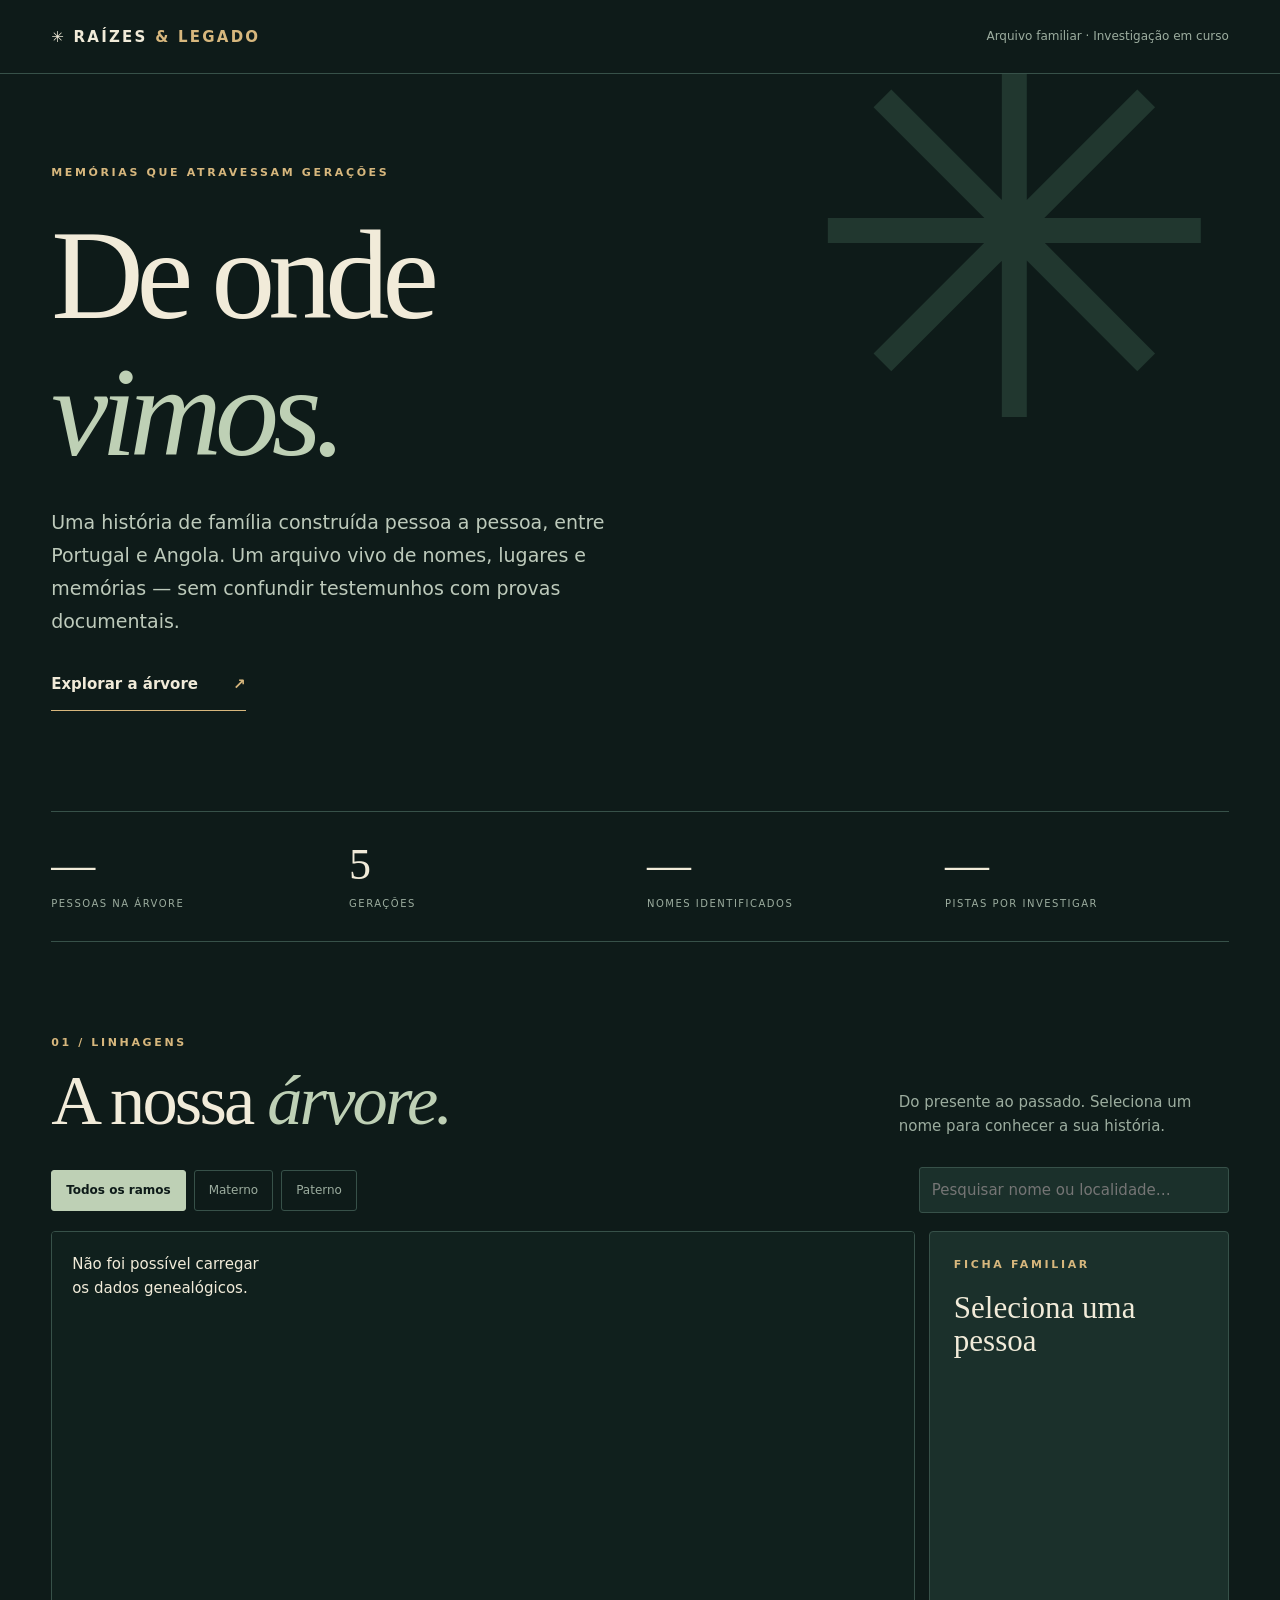
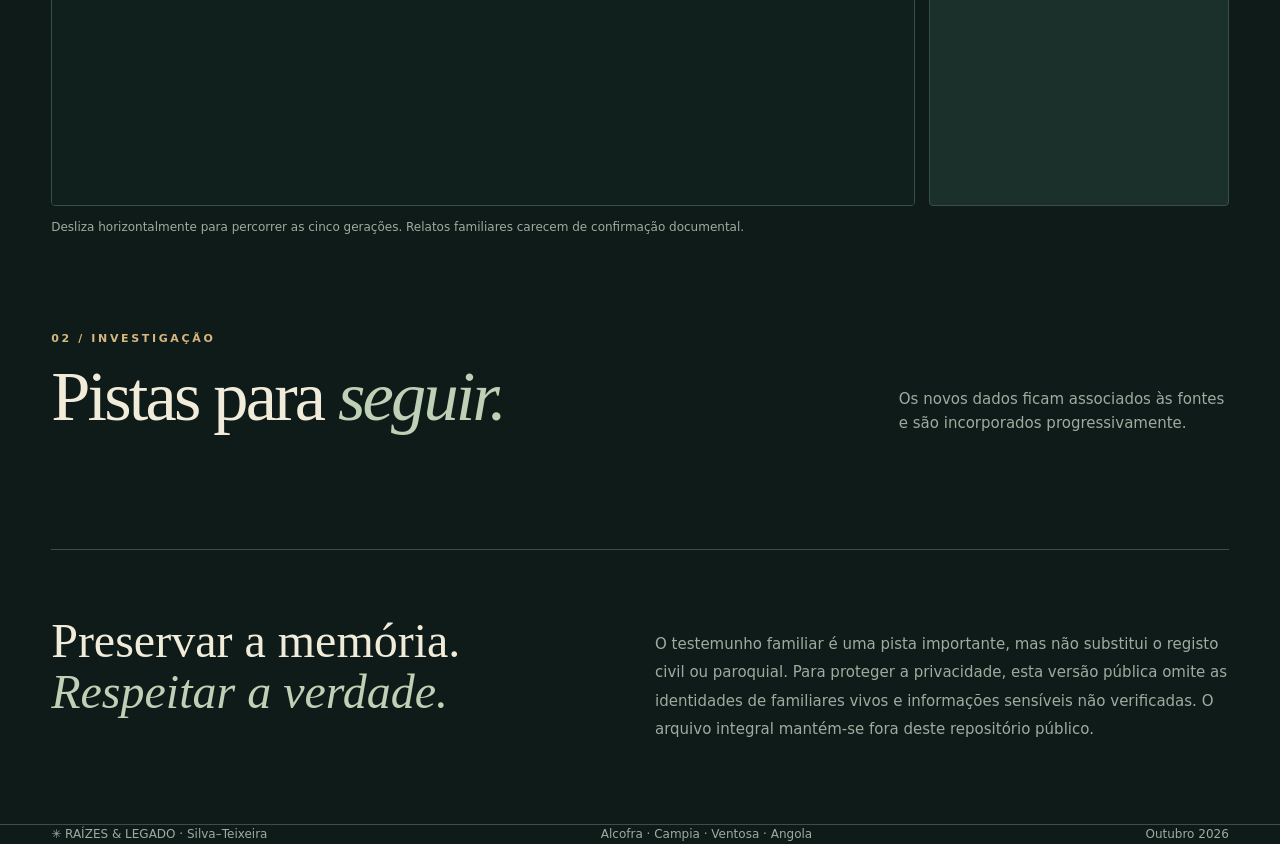
==== index.html @ ccc00d18 "feat: iniciar website público Raízes & Legado" ====
<!doctype html>
<html lang="pt-PT"><head><meta charset="UTF-8"><meta name="viewport" content="width=device-width,initial-scale=1">
<meta name="robots" content="noindex,nofollow,noarchive"><meta name="theme-color" content="#112321">
<meta name="description" content="Raízes & Legado: história e investigação da família Silva–Teixeira.">
<title>Raízes & Legado · Família Silva–Teixeira</title>
<style>
:root{--bg:#0e1b19;--panel:#1b302b;--line:#375149;--cream:#f1ebd9;--sage:#bed0b5;--gold:#d7b77d;--muted:#9cad9f}*{box-sizing:border-box}
html{scroll-behavior:smooth}body{margin:0;background:var(--bg);color:var(--cream);font:15px/1.6 system-ui,-apple-system,"Segoe UI",sans-serif}
a{color:inherit}button,input{font:inherit}button{cursor:pointer}button:focus-visible,a:focus-visible,input:focus-visible{outline:2px solid var(--gold);outline-offset:3px}
.wrap{max-width:1380px;margin:auto;padding:0 clamp(18px,4vw,54px)}
nav{display:flex;align-items:center;justify-content:space-between;min-height:74px;border-bottom:1px solid var(--line)}
.brand{font-weight:800;letter-spacing:.15em;text-decoration:none}.brand span{color:var(--gold)}.meta{font-size:12px;color:var(--muted)}
.hero{padding:90px 0 100px;position:relative;overflow:hidden;border-bottom:1px solid var(--line)}
.hero:after{content:"✳";position:absolute;right:0;top:-90px;font-size:clamp(280px,40vw,600px);line-height:1;color:#21372f;z-index:-1;pointer-events:none}
.kicker{color:var(--gold);font-size:11px;letter-spacing:.24em;font-weight:700;text-transform:uppercase}
h1,h2,h3{font-family:Georgia,"Times New Roman",serif;font-weight:400;line-height:1.07;margin:0}
h1{font-size:clamp(60px,10vw,139px);letter-spacing:-.055em;margin:25px 0}
h1 em,h2 em{color:var(--sage);font-weight:400}
.hero p{max-width:570px;font-size:19px;line-height:1.75;color:#bdcabb}
.hero-link{display:inline-flex;gap:35px;text-decoration:none;border-bottom:1px solid var(--gold);padding:14px 0;font-weight:600}
.hero-link span{color:var(--gold)}
.stats{display:grid;grid-template-columns:repeat(4,1fr);gap:14px;padding:27px 0;border-bottom:1px solid var(--line)}
.stat b{display:block;font:44px Georgia,serif}.stat small{font-size:10px;color:var(--muted);letter-spacing:.15em;text-transform:uppercase}
section.content{padding:92px 0 0}.sectop{display:flex;justify-content:space-between;align-items:end;gap:24px;margin-bottom:29px}
.sectop h2{font-size:clamp(40px,5.5vw,75px);margin-top:12px;letter-spacing:-.04em}.sectop p{color:var(--muted);max-width:330px;margin:0}
.toolbar{display:flex;align-items:center;justify-content:space-between;gap:12px;flex-wrap:wrap;padding-bottom:18px}
.filters{display:flex;gap:8px;flex-wrap:wrap}.filters button{background:transparent;border:1px solid var(--line);color:var(--muted);padding:10px 14px;border-radius:3px;font-size:12px}
.filters button[aria-pressed="true"]{background:var(--sage);color:var(--bg);border-color:var(--sage);font-weight:700}
.search{border:1px solid var(--line);background:var(--panel);padding:10px 12px;border-radius:3px;color:var(--cream);width:min(310px,100%)}
.grid{display:grid;grid-template-columns:minmax(0,1fr) 300px;gap:14px}
.tree{border:1px solid var(--line);background:#10201d;border-radius:4px;overflow:auto;min-height:575px}
.gens{min-width:1150px;display:grid;grid-template-columns:repeat(5,1fr);gap:19px;padding:20px}
.gen>small{display:block;color:var(--gold);font-size:11px;letter-spacing:.16em;text-transform:uppercase;min-height:58px}
.gen>small span{display:block;color:var(--muted);letter-spacing:normal;text-transform:none;margin-top:5px}
.card{display:block;background:var(--panel);color:var(--cream);width:100%;min-height:100px;text-align:left;padding:13px;border:1px solid #415e50;border-radius:3px;margin-bottom:12px;transition:background .15s,border-color .15s}
.card:hover,.card.selected{border-color:var(--gold);background:#304538}.card.dim{opacity:.3}.card.unknown{border-style:dashed;background:#172823}
.card em{display:block;font-style:normal;font-size:9px;letter-spacing:.16em;color:var(--gold);text-transform:uppercase}
.card strong{display:block;font:17px/1.3 Georgia,serif;margin:8px 0}.card span{color:var(--muted);font-size:11px}
.details{border:1px solid var(--line);background:var(--panel);border-radius:4px;padding:24px;min-height:240px}
.details h3{font-size:31px;margin:17px 0}.details p{color:var(--muted);font-size:14px}.details .field{border-top:1px solid var(--line);padding-top:13px;margin-top:19px}
.details .field b{font-size:10px;display:block;text-transform:uppercase;color:var(--gold);letter-spacing:.12em}
.details button{display:block;border:0;background:none;color:var(--cream);padding:5px 0;text-align:left;text-decoration:underline;text-decoration-color:#698673}
.note{font-size:12px;color:var(--muted);margin-top:12px}
.tasks{display:grid;grid-template-columns:repeat(3,1fr);gap:13px;margin-top:25px}
.task{border:1px solid var(--line);background:var(--panel);padding:22px;min-height:148px}
.task small{font-size:10px;color:var(--gold);letter-spacing:.14em}.task p{line-height:1.65}
.method{display:grid;grid-template-columns:1fr 1fr;gap:30px;padding:65px 0;margin-top:85px;border-top:1px solid var(--line)}
.method h2{font-size:clamp(30px,4vw,48px)}.method p{color:var(--muted);line-height:1.9}
footer{padding:27px 0;border-top:1px solid var(--line);font-size:12px;color:var(--muted);display:flex;justify-content:space-between;gap:14px;flex-wrap:wrap}
@media(max-width:850px){.grid{grid-template-columns:1fr}.tasks{grid-template-columns:repeat(2,1fr)}.details{min-height:170px}}
@media(max-width:550px){.hero{padding:65px 0}.stats{grid-template-columns:repeat(2,1fr);row-gap:20px}.sectop{display:block}.sectop p{margin-top:20px}.tasks,.method{grid-template-columns:1fr}.search{width:100%}.meta{display:none}}
</style></head><body>
<nav class="wrap"><a href="#inicio" class="brand">✳ RAÍZES <span>& LEGADO</span></a><span class="meta">Arquivo familiar · Investigação em curso</span></nav>
<main class="wrap" id="inicio">
<section class="hero"><div class="kicker">Memórias que atravessam gerações</div><h1>De onde<br><em>vimos.</em></h1><p>Uma história de família construída pessoa a pessoa, entre Portugal e Angola. Um arquivo vivo de nomes, lugares e memórias — sem confundir testemunhos com provas documentais.</p><a href="#arvore" class="hero-link">Explorar a árvore <span>↗</span></a></section>
<div class="stats"><div class="stat"><b id="n">—</b><small>Pessoas na árvore</small></div><div class="stat"><b>5</b><small>Gerações</small></div><div class="stat"><b id="names">—</b><small>Nomes identificados</small></div><div class="stat"><b id="questions">—</b><small>Pistas por investigar</small></div></div>
<section class="content" id="arvore"><div class="sectop"><div><div class="kicker">01 / Linhagens</div><h2>A nossa <em>árvore.</em></h2></div><p>Do presente ao passado. Seleciona um nome para conhecer a sua história.</p></div>
<div class="toolbar"><div class="filters" aria-label="Filtrar árvore"><button data-branch="all" aria-pressed="true">Todos os ramos</button><button data-branch="materna" aria-pressed="false">Materno</button><button data-branch="paterna" aria-pressed="false">Paterno</button></div><input type="search" class="search" id="search" aria-label="Pesquisar nomes ou localidades" placeholder="Pesquisar nome ou localidade…"></div>
<div class="grid"><div class="tree" tabindex="0" aria-label="Percorrer gerações horizontalmente"><div class="gens" id="gens"></div></div><aside id="details" class="details" aria-live="polite"><div class="kicker">Ficha familiar</div><h3>Seleciona uma pessoa</h3></aside></div><div class="note">Desliza horizontalmente para percorrer as cinco gerações. Relatos familiares carecem de confirmação documental.</div>
</section>
<section class="content" id="pesquisa"><div class="sectop"><div><div class="kicker">02 / Investigação</div><h2>Pistas para <em>seguir.</em></h2></div><p>Os novos dados ficam associados às fontes e são incorporados progressivamente.</p></div><div id="tasks" class="tasks"></div></section>
<section class="method"><h2>Preservar a memória.<br><em>Respeitar a verdade.</em></h2><p>O testemunho familiar é uma pista importante, mas não substitui o registo civil ou paroquial. Para proteger a privacidade, esta versão pública omite as identidades de familiares vivos e informações sensíveis não verificadas. O arquivo integral mantém-se fora deste repositório público.</p></section>
</main><footer class="wrap"><span>✳ RAÍZES & LEGADO · Silva–Teixeira</span><span>Alcofra · Campia · Ventosa · Angola</span><span>Outubro 2026</span></footer>
<script>
'use strict';let family=null,people=null,filter='all',q='',selected='graciano';
const $=s=>document.querySelector(s),el=(t,c,txt)=>{const x=document.createElement(t);if(c)x.className=c;if(txt!==undefined)x.textContent=txt;return x};
function name(p){return p.display_name||p.name}
function openCard(id){selected=id;render();detail()}
function render(){const root=$('#gens');root.replaceChildren();for(let n=0;n<5;n++){
const col=el('div','gen'),head=el('small','','GERAÇÃO '+String(n+1).padStart(2,'0'));head.append(el('span','',['Ponto de partida','Pais','Avós','Bisavós','Trisavós'][n]));col.append(head);
family.people.filter(p=>p.generation===n&&(filter==='all'||p.branch===filter||p.branch==='root')).forEach(p=>{
const match=(p.name+' '+(p.origin||'')).toLocaleLowerCase('pt-PT').includes(q);
const b=el('button','card'+(p.placeholder?' unknown':'')+(p.id===selected?' selected':'')+(q&&!match?' dim':''));b.type='button';b.dataset.id=p.id;b.setAttribute('aria-pressed',String(p.id===selected));
b.append(el('em','',p.branch==='root'?'Referência':'Ramo '+p.branch),el('strong','',name(p)),el('span','',p.origin||(p.placeholder?'Nome por identificar':'Relato familiar')));
b.addEventListener('click',()=>openCard(p.id));col.append(b)});root.append(col)}}
function detail(){const p=people.get(selected);if(!p)return;const box=$('#details');box.replaceChildren();box.append(el('div','kicker','Ficha familiar / '+['Referência','Pais','Avós','Bisavós','Trisavós'][p.generation]),el('h3','',p.name),el('p','',p.origin||'Dados ainda por confirmar'));
if(p.notes){const field=el('div','field');field.append(el('b','', 'Notas'),el('p','',p.notes));box.append(field)}
const links=family.relations.filter(r=>r.child===p.id||r.parent===p.id);if(links.length){const f=el('div','field');f.append(el('b','','Ligações familiares'));links.forEach(r=>{const towardParent=r.child===p.id,target=people.get(towardParent?r.parent:r.child);if(!target)return;const b=el('button','', (towardParent?(r.kind==='father'?'Pai: ':'Mãe: '):'Descendente: ')+name(target));b.addEventListener('click',()=>{filter='all';updateFilters();openCard(target.id);document.querySelector('[data-id="'+target.id+'"]')?.scrollIntoView({behavior:'smooth',inline:'center',block:'nearest'})});f.append(b)});box.append(f)}
if(p.source_ids?.length){const f=el('div','field');f.append(el('b','','Fonte'));p.source_ids.forEach(id=>{const s=family.sources.find(s=>s.id===id);if(s)f.append(el('p','',s.title+' — '+s.description))});box.append(f)}}
function updateFilters(){document.querySelectorAll('[data-branch]').forEach(b=>b.setAttribute('aria-pressed',String(b.dataset.branch===filter)))}
async function init(){try{const r=await fetch('./data/familia.json',{cache:'no-store'});if(!r.ok)throw Error('HTTP '+r.status);family=await r.json();people=new Map(family.people.map(p=>[p.id,p]));$('#n').textContent=family.people.length;$('#names').textContent=family.people.filter(p=>!p.placeholder&&p.generation>=2).length;$('#questions').textContent=family.research_questions.length;
family.research_questions.forEach((x,i)=>{const div=el('article','task');div.append(el('small','','PISTA '+String(i+1).padStart(2,'0')),el('p','',x.question));$('#tasks').append(div)});
document.querySelectorAll('[data-branch]').forEach(b=>b.addEventListener('click',()=>{filter=b.dataset.branch;updateFilters();render()}));$('#search').addEventListener('input',e=>{q=e.target.value.trim().toLocaleLowerCase('pt-PT');render()});render();detail()}catch(e){$('#gens').textContent='Não foi possível carregar os dados genealógicos.';console.error(e)}}
document.addEventListener('DOMContentLoaded',init);
</script></body></html>
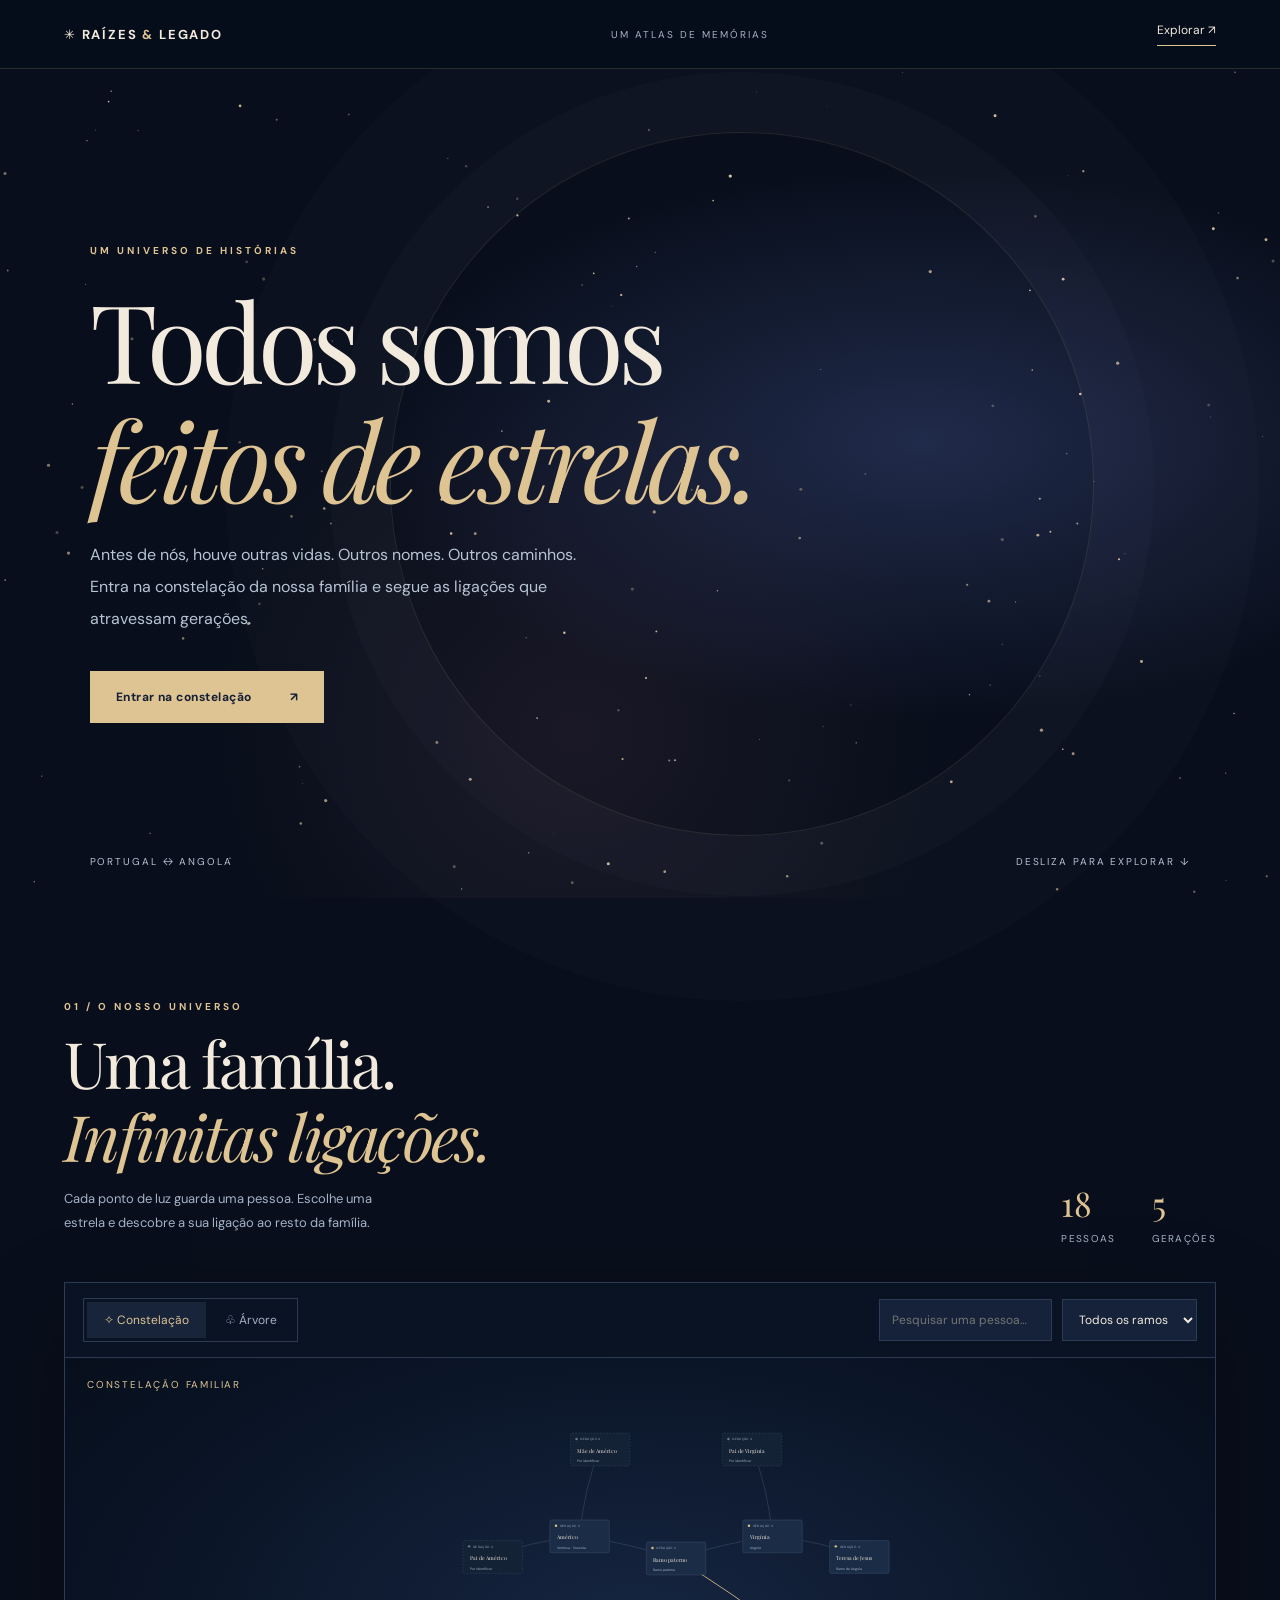
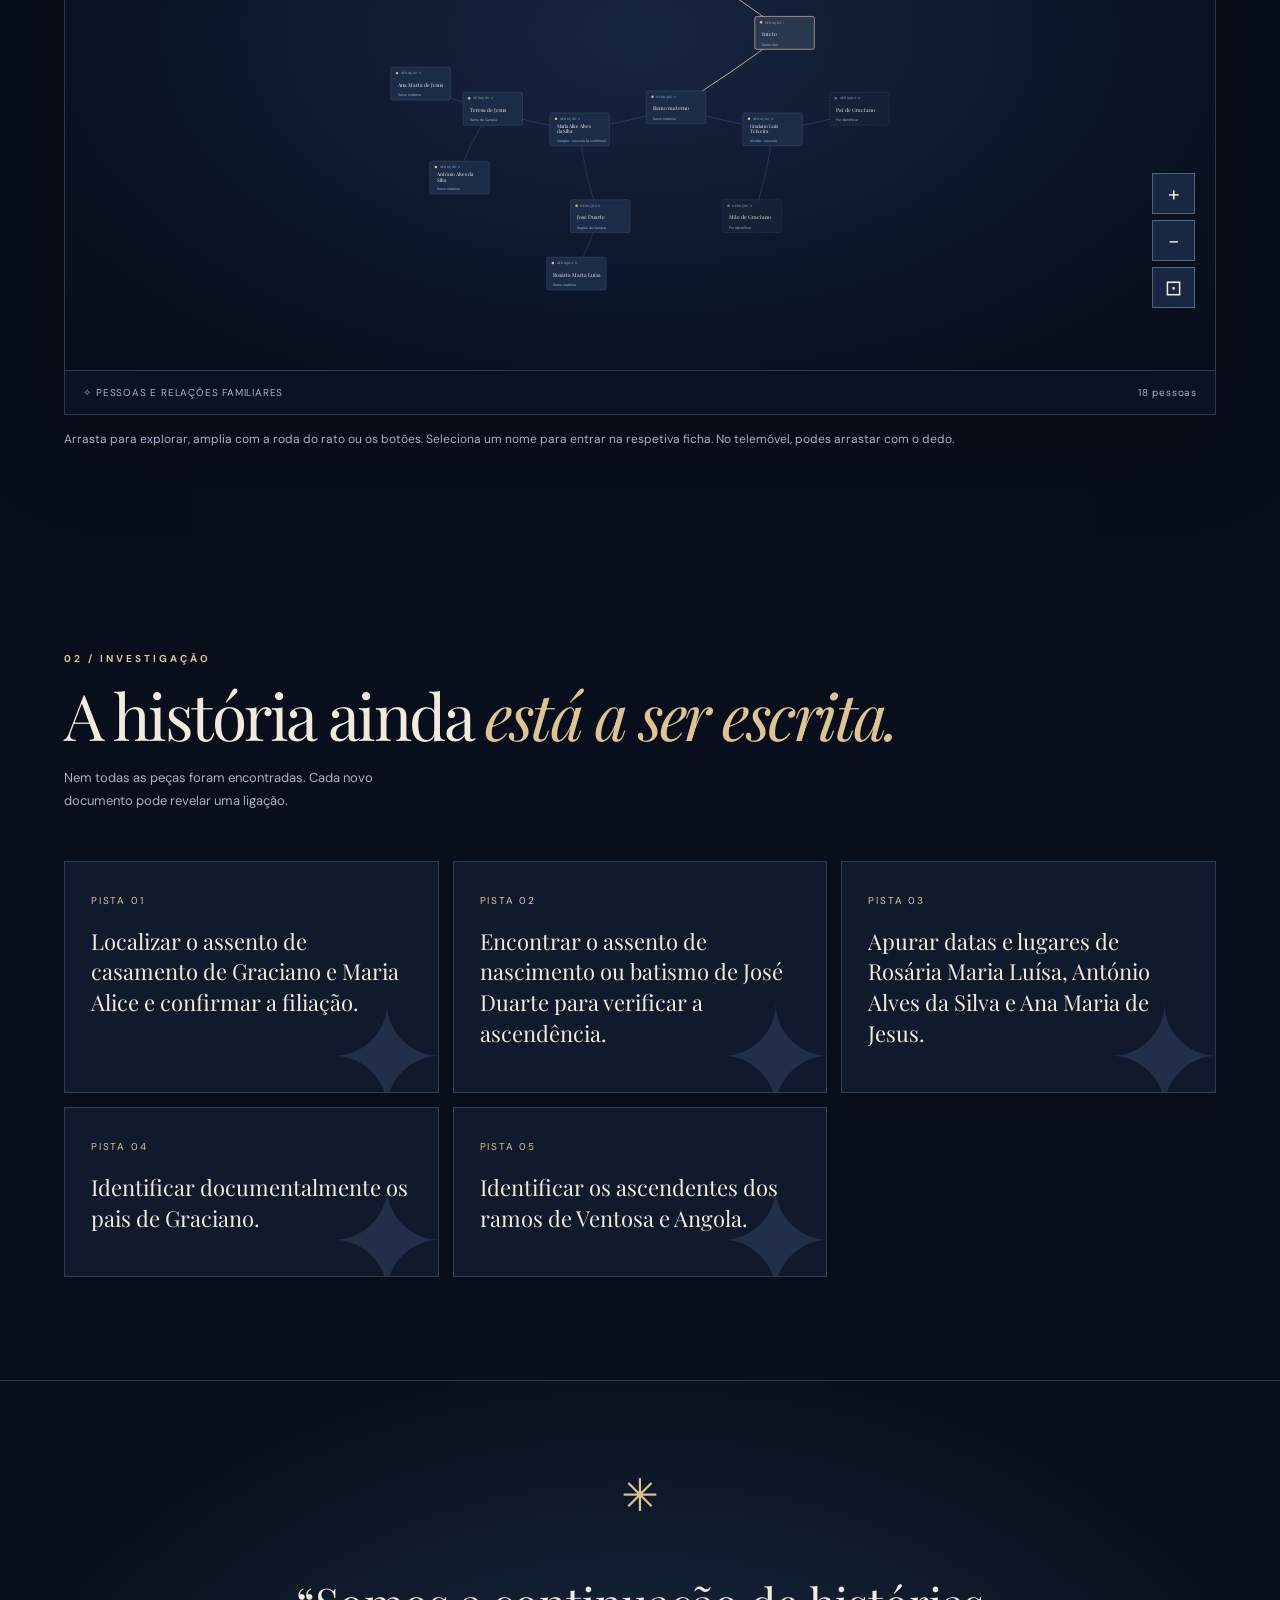
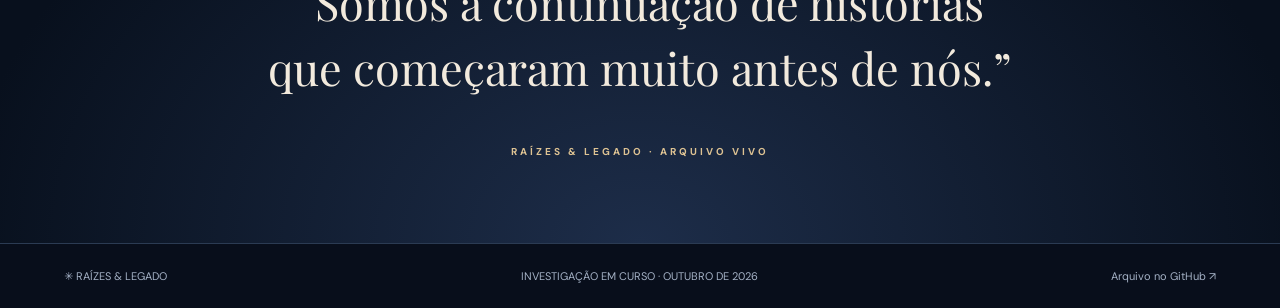
==== commit c945b24a: "feat: tornar Atlas Estelar página principal" ====
--- a/index.html
+++ b/index.html
@@ -1,85 +1,51 @@
 <!doctype html>
-<html lang="pt-PT"><head><meta charset="UTF-8"><meta name="viewport" content="width=device-width,initial-scale=1">
-<meta name="robots" content="noindex,nofollow,noarchive"><meta name="theme-color" content="#112321">
-<meta name="description" content="Raízes & Legado: história e investigação da família Silva–Teixeira.">
-<title>Raízes & Legado · Família Silva–Teixeira</title>
-<style>
-:root{--bg:#0e1b19;--panel:#1b302b;--line:#375149;--cream:#f1ebd9;--sage:#bed0b5;--gold:#d7b77d;--muted:#9cad9f}*{box-sizing:border-box}
-html{scroll-behavior:smooth}body{margin:0;background:var(--bg);color:var(--cream);font:15px/1.6 system-ui,-apple-system,"Segoe UI",sans-serif}
-a{color:inherit}button,input{font:inherit}button{cursor:pointer}button:focus-visible,a:focus-visible,input:focus-visible{outline:2px solid var(--gold);outline-offset:3px}
-.wrap{max-width:1380px;margin:auto;padding:0 clamp(18px,4vw,54px)}
-nav{display:flex;align-items:center;justify-content:space-between;min-height:74px;border-bottom:1px solid var(--line)}
-.brand{font-weight:800;letter-spacing:.15em;text-decoration:none}.brand span{color:var(--gold)}.meta{font-size:12px;color:var(--muted)}
-.hero{padding:90px 0 100px;position:relative;overflow:hidden;border-bottom:1px solid var(--line)}
-.hero:after{content:"✳";position:absolute;right:0;top:-90px;font-size:clamp(280px,40vw,600px);line-height:1;color:#21372f;z-index:-1;pointer-events:none}
-.kicker{color:var(--gold);font-size:11px;letter-spacing:.24em;font-weight:700;text-transform:uppercase}
-h1,h2,h3{font-family:Georgia,"Times New Roman",serif;font-weight:400;line-height:1.07;margin:0}
-h1{font-size:clamp(60px,10vw,139px);letter-spacing:-.055em;margin:25px 0}
-h1 em,h2 em{color:var(--sage);font-weight:400}
-.hero p{max-width:570px;font-size:19px;line-height:1.75;color:#bdcabb}
-.hero-link{display:inline-flex;gap:35px;text-decoration:none;border-bottom:1px solid var(--gold);padding:14px 0;font-weight:600}
-.hero-link span{color:var(--gold)}
-.stats{display:grid;grid-template-columns:repeat(4,1fr);gap:14px;padding:27px 0;border-bottom:1px solid var(--line)}
-.stat b{display:block;font:44px Georgia,serif}.stat small{font-size:10px;color:var(--muted);letter-spacing:.15em;text-transform:uppercase}
-section.content{padding:92px 0 0}.sectop{display:flex;justify-content:space-between;align-items:end;gap:24px;margin-bottom:29px}
-.sectop h2{font-size:clamp(40px,5.5vw,75px);margin-top:12px;letter-spacing:-.04em}.sectop p{color:var(--muted);max-width:330px;margin:0}
-.toolbar{display:flex;align-items:center;justify-content:space-between;gap:12px;flex-wrap:wrap;padding-bottom:18px}
-.filters{display:flex;gap:8px;flex-wrap:wrap}.filters button{background:transparent;border:1px solid var(--line);color:var(--muted);padding:10px 14px;border-radius:3px;font-size:12px}
-.filters button[aria-pressed="true"]{background:var(--sage);color:var(--bg);border-color:var(--sage);font-weight:700}
-.search{border:1px solid var(--line);background:var(--panel);padding:10px 12px;border-radius:3px;color:var(--cream);width:min(310px,100%)}
-.grid{display:grid;grid-template-columns:minmax(0,1fr) 300px;gap:14px}
-.tree{border:1px solid var(--line);background:#10201d;border-radius:4px;overflow:auto;min-height:575px}
-.gens{min-width:1150px;display:grid;grid-template-columns:repeat(5,1fr);gap:19px;padding:20px}
-.gen>small{display:block;color:var(--gold);font-size:11px;letter-spacing:.16em;text-transform:uppercase;min-height:58px}
-.gen>small span{display:block;color:var(--muted);letter-spacing:normal;text-transform:none;margin-top:5px}
-.card{display:block;background:var(--panel);color:var(--cream);width:100%;min-height:100px;text-align:left;padding:13px;border:1px solid #415e50;border-radius:3px;margin-bottom:12px;transition:background .15s,border-color .15s}
-.card:hover,.card.selected{border-color:var(--gold);background:#304538}.card.dim{opacity:.3}.card.unknown{border-style:dashed;background:#172823}
-.card em{display:block;font-style:normal;font-size:9px;letter-spacing:.16em;color:var(--gold);text-transform:uppercase}
-.card strong{display:block;font:17px/1.3 Georgia,serif;margin:8px 0}.card span{color:var(--muted);font-size:11px}
-.details{border:1px solid var(--line);background:var(--panel);border-radius:4px;padding:24px;min-height:240px}
-.details h3{font-size:31px;margin:17px 0}.details p{color:var(--muted);font-size:14px}.details .field{border-top:1px solid var(--line);padding-top:13px;margin-top:19px}
-.details .field b{font-size:10px;display:block;text-transform:uppercase;color:var(--gold);letter-spacing:.12em}
-.details button{display:block;border:0;background:none;color:var(--cream);padding:5px 0;text-align:left;text-decoration:underline;text-decoration-color:#698673}
-.note{font-size:12px;color:var(--muted);margin-top:12px}
-.tasks{display:grid;grid-template-columns:repeat(3,1fr);gap:13px;margin-top:25px}
-.task{border:1px solid var(--line);background:var(--panel);padding:22px;min-height:148px}
-.task small{font-size:10px;color:var(--gold);letter-spacing:.14em}.task p{line-height:1.65}
-.method{display:grid;grid-template-columns:1fr 1fr;gap:30px;padding:65px 0;margin-top:85px;border-top:1px solid var(--line)}
-.method h2{font-size:clamp(30px,4vw,48px)}.method p{color:var(--muted);line-height:1.9}
-footer{padding:27px 0;border-top:1px solid var(--line);font-size:12px;color:var(--muted);display:flex;justify-content:space-between;gap:14px;flex-wrap:wrap}
-@media(max-width:850px){.grid{grid-template-columns:1fr}.tasks{grid-template-columns:repeat(2,1fr)}.details{min-height:170px}}
-@media(max-width:550px){.hero{padding:65px 0}.stats{grid-template-columns:repeat(2,1fr);row-gap:20px}.sectop{display:block}.sectop p{margin-top:20px}.tasks,.method{grid-template-columns:1fr}.search{width:100%}.meta{display:none}}
-</style></head><body>
-<nav class="wrap"><a href="#inicio" class="brand">✳ RAÍZES <span>& LEGADO</span></a><span class="meta">Arquivo familiar · Investigação em curso</span></nav>
-<main class="wrap" id="inicio">
-<section class="hero"><div class="kicker">Memórias que atravessam gerações</div><h1>De onde<br><em>vimos.</em></h1><p>Uma história de família construída pessoa a pessoa, entre Portugal e Angola. Um arquivo vivo de nomes, lugares e memórias — sem confundir testemunhos com provas documentais.</p><a href="#arvore" class="hero-link">Explorar a árvore <span>↗</span></a></section>
-<div class="stats"><div class="stat"><b id="n">—</b><small>Pessoas na árvore</small></div><div class="stat"><b>5</b><small>Gerações</small></div><div class="stat"><b id="names">—</b><small>Nomes identificados</small></div><div class="stat"><b id="questions">—</b><small>Pistas por investigar</small></div></div>
-<section class="content" id="arvore"><div class="sectop"><div><div class="kicker">01 / Linhagens</div><h2>A nossa <em>árvore.</em></h2></div><p>Do presente ao passado. Seleciona um nome para conhecer a sua história.</p></div>
-<div class="toolbar"><div class="filters" aria-label="Filtrar árvore"><button data-branch="all" aria-pressed="true">Todos os ramos</button><button data-branch="materna" aria-pressed="false">Materno</button><button data-branch="paterna" aria-pressed="false">Paterno</button></div><input type="search" class="search" id="search" aria-label="Pesquisar nomes ou localidades" placeholder="Pesquisar nome ou localidade…"></div>
-<div class="grid"><div class="tree" tabindex="0" aria-label="Percorrer gerações horizontalmente"><div class="gens" id="gens"></div></div><aside id="details" class="details" aria-live="polite"><div class="kicker">Ficha familiar</div><h3>Seleciona uma pessoa</h3></aside></div><div class="note">Desliza horizontalmente para percorrer as cinco gerações. Relatos familiares carecem de confirmação documental.</div>
+<html lang="pt-PT">
+<head>
+<meta charset="utf-8"><meta name="viewport" content="width=device-width,initial-scale=1,viewport-fit=cover">
+<meta name="robots" content="noindex,nofollow,noarchive"><meta name="theme-color" content="#080e1b">
+<meta name="description" content="Raízes & Legado — um atlas estelar interativo das histórias familiares, com árvore, ascendentes e descendentes.">
+<title>Raízes & Legado · Atlas Estelar</title>
+<link rel="stylesheet" href="assets/atlas.css"><script src="assets/atlas.js" defer></script>
+</head>
+<body>
+<a class="skip" href="#universo">Saltar para o explorador genealógico</a>
+<header id="header"><a class="logo" href="#/"><span aria-hidden="true">✳</span> RAÍZES <em>&</em> LEGADO</a><span class="navtext">UM ATLAS DE MEMÓRIAS</span><a class="navlink" href="#universo">Explorar ↗</a></header>
+<main id="main">
+<section class="hero" id="inicio">
+<canvas id="stars" aria-hidden="true"></canvas><div class="nebula" aria-hidden="true"></div>
+<div class="hero-content"><div class="eyebrow">UM UNIVERSO DE HISTÓRIAS</div>
+<h1>Todos somos<br><i>feitos de estrelas.</i></h1>
+<p>Antes de nós, houve outras vidas. Outros nomes. Outros caminhos. Entra na constelação da nossa família e segue as ligações que atravessam gerações.</p>
+<a class="primary" href="#universo">Entrar na constelação <span aria-hidden="true">↗</span></a></div>
+<div class="hero-foot"><span>PORTUGAL ↔ ANGOLA</span><span>DESLIZA PARA EXPLORAR ↓</span></div>
 </section>
-<section class="content" id="pesquisa"><div class="sectop"><div><div class="kicker">02 / Investigação</div><h2>Pistas para <em>seguir.</em></h2></div><p>Os novos dados ficam associados às fontes e são incorporados progressivamente.</p></div><div id="tasks" class="tasks"></div></section>
-<section class="method"><h2>Preservar a memória.<br><em>Respeitar a verdade.</em></h2><p>O testemunho familiar é uma pista importante, mas não substitui o registo civil ou paroquial. Para proteger a privacidade, esta versão pública omite as identidades de familiares vivos e informações sensíveis não verificadas. O arquivo integral mantém-se fora deste repositório público.</p></section>
-</main><footer class="wrap"><span>✳ RAÍZES & LEGADO · Silva–Teixeira</span><span>Alcofra · Campia · Ventosa · Angola</span><span>Outubro 2026</span></footer>
-<script>
-'use strict';let family=null,people=null,filter='all',q='',selected='graciano';
-const $=s=>document.querySelector(s),el=(t,c,txt)=>{const x=document.createElement(t);if(c)x.className=c;if(txt!==undefined)x.textContent=txt;return x};
-function name(p){return p.display_name||p.name}
-function openCard(id){selected=id;render();detail()}
-function render(){const root=$('#gens');root.replaceChildren();for(let n=0;n<5;n++){
-const col=el('div','gen'),head=el('small','','GERAÇÃO '+String(n+1).padStart(2,'0'));head.append(el('span','',['Ponto de partida','Pais','Avós','Bisavós','Trisavós'][n]));col.append(head);
-family.people.filter(p=>p.generation===n&&(filter==='all'||p.branch===filter||p.branch==='root')).forEach(p=>{
-const match=(p.name+' '+(p.origin||'')).toLocaleLowerCase('pt-PT').includes(q);
-const b=el('button','card'+(p.placeholder?' unknown':'')+(p.id===selected?' selected':'')+(q&&!match?' dim':''));b.type='button';b.dataset.id=p.id;b.setAttribute('aria-pressed',String(p.id===selected));
-b.append(el('em','',p.branch==='root'?'Referência':'Ramo '+p.branch),el('strong','',name(p)),el('span','',p.origin||(p.placeholder?'Nome por identificar':'Relato familiar')));
-b.addEventListener('click',()=>openCard(p.id));col.append(b)});root.append(col)}}
-function detail(){const p=people.get(selected);if(!p)return;const box=$('#details');box.replaceChildren();box.append(el('div','kicker','Ficha familiar / '+['Referência','Pais','Avós','Bisavós','Trisavós'][p.generation]),el('h3','',p.name),el('p','',p.origin||'Dados ainda por confirmar'));
-if(p.notes){const field=el('div','field');field.append(el('b','', 'Notas'),el('p','',p.notes));box.append(field)}
-const links=family.relations.filter(r=>r.child===p.id||r.parent===p.id);if(links.length){const f=el('div','field');f.append(el('b','','Ligações familiares'));links.forEach(r=>{const towardParent=r.child===p.id,target=people.get(towardParent?r.parent:r.child);if(!target)return;const b=el('button','', (towardParent?(r.kind==='father'?'Pai: ':'Mãe: '):'Descendente: ')+name(target));b.addEventListener('click',()=>{filter='all';updateFilters();openCard(target.id);document.querySelector('[data-id="'+target.id+'"]')?.scrollIntoView({behavior:'smooth',inline:'center',block:'nearest'})});f.append(b)});box.append(f)}
-if(p.source_ids?.length){const f=el('div','field');f.append(el('b','','Fonte'));p.source_ids.forEach(id=>{const s=family.sources.find(s=>s.id===id);if(s)f.append(el('p','',s.title+' — '+s.description))});box.append(f)}}
-function updateFilters(){document.querySelectorAll('[data-branch]').forEach(b=>b.setAttribute('aria-pressed',String(b.dataset.branch===filter)))}
-async function init(){try{const r=await fetch('./data/familia.json',{cache:'no-store'});if(!r.ok)throw Error('HTTP '+r.status);family=await r.json();people=new Map(family.people.map(p=>[p.id,p]));$('#n').textContent=family.people.length;$('#names').textContent=family.people.filter(p=>!p.placeholder&&p.generation>=2).length;$('#questions').textContent=family.research_questions.length;
-family.research_questions.forEach((x,i)=>{const div=el('article','task');div.append(el('small','','PISTA '+String(i+1).padStart(2,'0')),el('p','',x.question));$('#tasks').append(div)});
-document.querySelectorAll('[data-branch]').forEach(b=>b.addEventListener('click',()=>{filter=b.dataset.branch;updateFilters();render()}));$('#search').addEventListener('input',e=>{q=e.target.value.trim().toLocaleLowerCase('pt-PT');render()});render();detail()}catch(e){$('#gens').textContent='Não foi possível carregar os dados genealógicos.';console.error(e)}}
-document.addEventListener('DOMContentLoaded',init);
-</script></body></html>+<section class="section" id="universo">
+<div class="section-head"><div><div class="eyebrow">01 / O NOSSO UNIVERSO</div><h2>Uma família.<br><i>Infinitas ligações.</i></h2><p>Cada ponto de luz guarda uma pessoa. Escolhe uma estrela e descobre a sua ligação ao resto da família.</p></div>
+<div class="metrics"><div class="metric"><strong id="totalPeople">–</strong><span>Pessoas</span></div><div class="metric"><strong id="totalGenerations">–</strong><span>Gerações</span></div></div></div>
+<div class="explorer">
+<div class="toolbar"><div class="segment" aria-label="Modo de exploração"><button type="button" data-view="constellation" aria-pressed="true">✧ Constelação</button><button type="button" data-view="tree" aria-pressed="false">♧ Árvore</button></div><div class="inputs"><input type="search" id="search" placeholder="Pesquisar uma pessoa…" aria-label="Pesquisar nomes e localidades"><select id="branch" aria-label="Filtrar ramo familiar"><option value="all">Todos os ramos</option><option value="materna">Ramo materno</option><option value="paterna">Ramo paterno</option></select></div></div>
+<div class="focus" id="focusBanner" hidden><span id="focusLabel"></span><button type="button" id="clearFocus">Ver todos ×</button></div>
+<div class="stage" id="stage"><div class="graph-guide" id="graphLabel">CONSTELAÇÃO FAMILIAR</div>
+<svg id="graph" aria-label="Árvore familiar interativa; arrasta para mover, usa + e − para ampliar" role="group" tabindex="0"></svg>
+<div class="controls"><button type="button" id="zoomIn" aria-label="Aproximar">+</button><button type="button" id="zoomOut" aria-label="Afastar">−</button><button type="button" id="zoomFit" aria-label="Enquadrar toda a árvore">⊡</button></div></div>
+<div class="graph-foot"><span>✧ PESSOAS E RELAÇÕES FAMILIARES</span><span id="graphCount"></span></div></div>
+<p class="hint">Arrasta para explorar, amplia com a roda do rato ou os botões. Seleciona um nome para entrar na respetiva ficha. No telemóvel, podes arrastar com o dedo.</p>
+</section>
+<section class="section" id="investigacao"><div class="section-head"><div><div class="eyebrow">02 / INVESTIGAÇÃO</div><h2>A história ainda <i>está a ser escrita.</i></h2><p>Nem todas as peças foram encontradas. Cada novo documento pode revelar uma ligação.</p></div></div><div class="research" id="research"></div></section>
+<section class="ending"><span aria-hidden="true">✳</span><p>“Somos a continuação de histórias<br>que começaram muito antes de nós.”</p><div class="eyebrow">RAÍZES & LEGADO · ARQUIVO VIVO</div></section>
+</main>
+<section id="profile" class="profile" aria-labelledby="profileName" hidden>
+<div class="profile-wrap"><button class="back" type="button" id="back">← Voltar à constelação</button>
+<div class="profile-head"><div class="medallion" aria-hidden="true">✧</div><div><div class="eyebrow" id="profileKicker"></div><h1 id="profileName"></h1><div class="profile-sub" id="profilePlace"></div><div class="badges" id="profileBadges"></div></div></div>
+<div class="profile-grid"><div><div class="eyebrow">01 / PERCURSO</div><h2>Uma vida,<br><i>uma história.</i></h2><div id="biography" class="bio"></div>
+<div class="subsection"><div class="eyebrow">02 / INFORMAÇÃO CONHECIDA</div><div class="facts" id="facts"></div></div>
+<div class="subsection"><div class="eyebrow">03 / ORIGEM DOS DADOS</div><div class="sources" id="sources"></div></div></div>
+<aside class="family-aside"><h3>A sua <i>constelação.</i></h3><p>Segue os caminhos que chegam até esta pessoa e os que continuam depois dela.</p>
+<div class="kin"><button type="button" id="goAncestors"><strong id="ancestorCount">0</strong><small>Ascendentes ↗</small></button><button type="button" id="goDescendants"><strong id="descendantCount">0</strong><small>Descendentes ↘</small></button></div>
+<div class="rel-head">Pais</div><div id="parents"></div><div class="rel-head">Filhos</div><div id="children"></div>
+<div class="privacy">Biografias disponíveis apenas para pessoas cujo falecimento esteja confirmado. A ausência de informação não é preenchida por suposições.</div></aside></div>
+<button class="primary" type="button" id="seeOnTree">Explorar esta linhagem ↗</button>
+</div></section>
+<footer><span>✳ RAÍZES & LEGADO</span><span>INVESTIGAÇÃO EM CURSO · OUTUBRO DE 2026</span><a href="https://github.com/LuisftSilva/Ra-zes-Legado" rel="noopener noreferrer" target="_blank">Arquivo no GitHub ↗</a></footer>
+<div id="announce" aria-live="polite" style="position:absolute;left:-9999px"></div>
+</body></html>
--- a/assets/atlas.css
+++ b/assets/atlas.css
@@ -0,0 +1,57 @@
+
+@import url('https://fonts.googleapis.com/css2?family=DM+Sans:wght@400;500;600;700&family=Playfair+Display:ital,wght@0,400;0,500;1,400&display=swap');
+:root{--bg:#080e1b;--surface:#101a2c;--surface2:#17243a;--stroke:#2b3b53;--text:#f2eadd;--muted:#a5b2c6;--gold:#dec393;--mint:#bbc7d5;--serif:'Playfair Display',Georgia,serif;--sans:'DM Sans',system-ui,sans-serif}
+*{box-sizing:border-box}html{scroll-behavior:smooth}body{margin:0;color:var(--text);background:var(--bg);font-family:var(--sans)}button,input,select{font:inherit}button{cursor:pointer}a{color:inherit;text-decoration:none}
+button:focus-visible,a:focus-visible,input:focus-visible,select:focus-visible,[tabindex]:focus-visible{outline:2px solid var(--gold);outline-offset:4px}
+[hidden]{display:none!important}.skip{position:absolute;left:-1000px}.skip:focus{z-index:1000;left:20px;top:20px;background:#fff;color:#000;padding:12px}
+header{position:relative;z-index:10;display:flex;align-items:center;justify-content:space-between;padding:22px clamp(18px,5vw,80px);border-bottom:1px solid rgba(222,195,147,.17);background:rgba(7,14,27,.85)}
+.logo{font-weight:700;letter-spacing:.14em;font-size:13px}.logo em{color:var(--gold);font-style:normal}.navtext{font-size:10px;letter-spacing:.2em;color:var(--muted)}.navlink{font-size:12px;border-bottom:1px solid var(--gold);padding-bottom:7px}
+main{overflow:hidden}.hero{min-height:calc(100vh - 71px);min-height:calc(100svh - 71px);display:flex;align-items:center;position:relative;isolation:isolate;padding:85px clamp(20px,7vw,120px);background:radial-gradient(ellipse at 72% 45%,rgba(62,77,131,.45),transparent 43%),radial-gradient(ellipse at 45% 80%,rgba(97,63,82,.2),transparent 38%),#080e1b}
+#stars{position:absolute;inset:0;width:100%;height:100%;z-index:-1}
+.nebula{position:absolute;pointer-events:none;border:1px solid rgba(220,200,154,.12);width:min(55vw,740px);aspect-ratio:1;border-radius:50%;left:58%;top:50%;transform:translate(-50%,-50%) rotate(-20deg);box-shadow:0 0 0 60px rgba(150,169,204,.025),0 0 0 165px rgba(150,169,204,.018);z-index:-1}
+.hero-content{max-width:800px}.eyebrow{font-weight:700;letter-spacing:.3em;color:var(--gold);font-size:10px;text-transform:uppercase}
+h1,h2,h3{font-family:var(--serif);font-weight:400;margin:0}h1{font-size:clamp(58px,8.5vw,136px);line-height:1.09;letter-spacing:-.055em;margin:23px 0 22px}h1 i,h2 i{font-weight:400;color:var(--gold)}
+.hero p{max-width:500px;font-size:16px;line-height:2;color:#b6c4d3;margin-bottom:36px}
+.primary{display:inline-flex;gap:38px;align-items:center;padding:17px 25px;border:1px solid var(--gold);background:var(--gold);color:#142035;font-size:12px;font-weight:700;letter-spacing:.04em;transition:background .2s,transform .2s}.primary:hover{background:#f0d7ac;transform:translateY(-3px)}
+.hero-foot{position:absolute;bottom:30px;left:clamp(20px,7vw,120px);right:clamp(20px,7vw,120px);display:flex;justify-content:space-between;font-size:10px;letter-spacing:.19em;color:#b7c2d3}
+.section{padding:clamp(60px,8vw,120px) clamp(16px,5vw,80px);max-width:1600px;margin:auto}.section-head{display:flex;justify-content:space-between;align-items:flex-end;gap:30px;margin-bottom:35px}
+.section h2{font-size:clamp(40px,5vw,74px);line-height:1.14;letter-spacing:-.04em;margin:14px 0}.section-head p{max-width:340px;color:var(--muted);font-size:13px;line-height:1.8}
+.metrics{display:flex;gap:36px}.metric strong{display:block;color:var(--gold);font:34px var(--serif)}.metric span{color:var(--muted);font-size:10px;letter-spacing:.13em;text-transform:uppercase}
+.explorer{border:1px solid var(--stroke);background:#0a1324;box-shadow:0 30px 85px rgba(0,0,0,.25)}
+.toolbar{display:flex;justify-content:space-between;align-items:center;padding:15px 18px;gap:15px;flex-wrap:wrap;border-bottom:1px solid var(--stroke)}
+.segment{display:inline-flex;border:1px solid var(--stroke);gap:2px;padding:3px}
+.segment button{background:transparent;color:var(--muted);padding:10px 17px;border:0;font-size:12px}.segment button[aria-pressed=true]{background:var(--surface2);color:var(--gold)}
+.inputs{display:flex;gap:10px;flex-wrap:wrap}.inputs input,.inputs select{background:#152239;border:1px solid var(--stroke);color:var(--text);padding:10px 12px;font-size:12px;max-width:100%;min-height:42px}
+.focus{display:flex;justify-content:space-between;align-items:center;gap:10px;padding:12px 22px;background:#1c2d45;color:var(--gold);font-size:12px}.focus button{background:transparent;color:var(--text);border:0;text-decoration:underline}
+.stage{position:relative;height:min(68vh,780px);min-height:550px;overflow:hidden;background:radial-gradient(ellipse at 50% 45%,#162541 0%,#091324 66%,#070e1a)}
+.stage:before{content:'';position:absolute;inset:0;pointer-events:none;background-image:radial-gradient(#95a8cd 0.5px,transparent .7px);background-size:38px 38px;opacity:.25}
+#graph{position:relative;display:block;width:100%;height:100%;touch-action:none;cursor:grab}#graph.dragging{cursor:grabbing}
+.graph-guide{position:absolute;left:22px;top:20px;pointer-events:none;color:var(--gold);font-size:10px;letter-spacing:.18em}
+.controls{position:absolute;right:20px;bottom:62px;display:grid;gap:6px}.controls button{height:41px;width:43px;background:#182842;border:1px solid #50627e;color:#f2eadd;font-size:21px}
+.graph-foot{height:44px;border-top:1px solid var(--stroke);display:flex;align-items:center;justify-content:space-between;gap:10px;padding:0 18px;color:var(--muted);font-size:10px;letter-spacing:.08em}
+.graph-link{fill:none;stroke:#6f839e;stroke-opacity:.55;stroke-width:1.5}.graph-link.active{stroke:var(--gold);stroke-opacity:1;stroke-width:2.7}
+.graph-orbit{fill:none;stroke:#667ea1;stroke-opacity:.15;stroke-dasharray:3 9}
+.person-node{cursor:pointer;outline:none}.person-node .panel{fill:#1b2d46;stroke:#526785;stroke-width:1;rx:6}.person-node.unknown .panel{fill:#142236;stroke-dasharray:5 5}.person-node:hover .panel,.person-node:focus .panel,.person-node.current .panel{stroke:#eacb97;stroke-width:2;fill:#2a3950}
+.person-node .symbol{fill:#e0bc80}.person-node.unknown .symbol{fill:#66788e}.person-node .label{fill:#9babc4;font-size:10px;font-family:var(--sans);letter-spacing:.12em}.person-node .name{fill:#f4eade;font-size:17px;font-family:var(--serif)}.person-node .where{fill:#a2b1c7;font-size:11px;font-family:var(--sans)}
+.person-node.dim{opacity:.15;pointer-events:none}
+.hint{color:var(--muted);font-size:12px;margin:16px 0 0}
+.research{display:grid;grid-template-columns:repeat(3,1fr);gap:14px}.research article{border:1px solid var(--stroke);background:var(--surface);padding:26px;min-height:170px;position:relative;overflow:hidden}.research article:after{content:'✦';font-size:140px;color:#213048;position:absolute;right:-8px;bottom:-58px}.research article>*{position:relative;z-index:1}.research small{color:var(--gold);font-size:10px;letter-spacing:.18em}.research p{font:22px/1.4 var(--serif);margin:17px 0}
+.ending{text-align:center;padding:85px 20px;border-top:1px solid var(--stroke);background:radial-gradient(ellipse at bottom,#1d2d49,#08101d 75%)}.ending span{color:var(--gold);font-size:45px}.ending p{font:clamp(25px,4vw,45px)/1.45 var(--serif)}
+footer{display:flex;gap:20px;justify-content:space-between;flex-wrap:wrap;align-items:center;padding:25px clamp(18px,5vw,80px);border-top:1px solid var(--stroke);color:var(--muted);font-size:11px}
+.profile{min-height:100vh;background:radial-gradient(ellipse at 65% 12%,#1d3150,#080e1b 60%);padding:clamp(80px,10vw,150px) clamp(20px,7vw,105px);animation:appear .45s both}
+.profile-wrap{max-width:1300px;margin:auto}.back{display:inline-flex;align-items:center;gap:15px;color:var(--gold);background:transparent;border:0;font-size:13px;margin-bottom:35px;padding:0}
+.profile-head{border-bottom:1px solid var(--stroke);padding:15px 0 62px;display:flex;gap:40px;align-items:center}
+.medallion{display:grid;place-items:center;width:140px;height:140px;border-radius:50%;border:1px solid var(--gold);color:var(--gold);font:84px var(--serif);box-shadow:0 0 0 19px rgba(222,195,147,.04),0 0 0 40px rgba(222,195,147,.025)}
+.profile h1{font-size:clamp(40px,6vw,93px);margin:17px 0}.profile-sub{color:var(--muted)}
+.badges{display:flex;flex-wrap:wrap;gap:9px;margin-top:23px}.badges span{border:1px solid var(--stroke);padding:8px 12px;color:var(--gold);font-size:11px}
+.profile-grid{display:grid;grid-template-columns:minmax(0,1.5fr) minmax(260px,.8fr);gap:clamp(25px,5vw,85px);padding:66px 0}.profile h2{font-size:clamp(35px,4.1vw,56px);margin:18px 0 25px}
+.bio{color:#bbc8db;font-size:15px;line-height:1.95;max-width:700px}.bio p{margin:0 0 16px}
+.facts{display:grid;grid-template-columns:1fr 1fr;border-top:1px solid var(--stroke)}.fact{border-bottom:1px solid var(--stroke);padding:20px 5px 22px 0}.fact small{color:var(--muted);display:block;font-size:10px;letter-spacing:.15em;text-transform:uppercase;margin-bottom:12px}.fact b{font-weight:500;font-size:15px}.subsection{margin-top:65px}
+.sources article{border:1px solid var(--stroke);padding:17px;margin-bottom:10px;background:rgba(255,255,255,.025)}.sources article b{display:block;font-size:13px}.sources article p{color:var(--muted);font-size:12px}
+.family-aside{border-left:1px solid var(--stroke);padding-left:clamp(20px,4vw,48px)}.family-aside h3{font-size:31px;margin-bottom:15px}.family-aside>p{color:var(--muted);font-size:13px;line-height:1.9}
+.kin{display:grid;grid-template-columns:1fr 1fr;gap:9px;margin:28px 0 35px}.kin button{color:var(--text);background:var(--surface2);border:1px solid var(--stroke);text-align:left;padding:15px;min-height:118px}.kin button:hover{border-color:var(--gold)}.kin strong{font:40px var(--serif);color:var(--gold);display:block}.kin small{color:var(--muted);font-size:10px}
+.rel-head{margin-top:28px;border-bottom:1px solid var(--stroke);padding-bottom:10px;font-size:18px;font-family:var(--serif)}.relative{width:100%;display:flex;justify-content:space-between;background:transparent;color:var(--text);border:0;border-bottom:1px solid var(--stroke);padding:14px 2px;text-align:left;font-size:13px}.relative:hover{color:var(--gold)}.privacy{padding:15px;border:1px solid rgba(222,195,147,.22);background:rgba(222,195,147,.055);font-size:12px;color:var(--muted);line-height:1.7;margin-top:45px}
+@keyframes appear{from{opacity:0;transform:translateY(15px)}to{opacity:1;transform:translateY(0)}}
+@media(max-width:850px){.section-head{display:block}.metrics{margin-top:26px}.profile-grid{grid-template-columns:1fr}.family-aside{border-left:0;border-top:1px solid var(--stroke);padding:35px 0}.research{grid-template-columns:1fr 1fr}}
+@media(max-width:600px){header{padding:19px}.navtext{display:none}.logo{font-size:11px}.hero{min-height:640px;padding:55px 23px}.hero h1{font-size:clamp(49px,12vw,72px)}.hero p{font-size:14px}.hero-foot{left:23px;right:23px;font-size:8px}.hero-foot span:last-child{display:none}.section{padding:70px 14px}.section h2{font-size:42px}.toolbar{display:block}.segment{margin-bottom:12px}.inputs{width:100%}.inputs input{flex:1;min-width:155px}.stage{height:550px;min-height:500px}.graph-foot{font-size:9px}.research{grid-template-columns:1fr}.profile{padding:90px 20px 70px}.profile-head{display:block}.medallion{width:90px;height:90px;font-size:50px;margin-bottom:35px}.profile h1{font-size:45px;overflow-wrap:anywhere}.profile-grid{padding:45px 0}.facts{grid-template-columns:1fr 1fr}.fact b{font-size:13px}.kin strong{font-size:32px}}
+@media(prefers-reduced-motion:reduce){*,*:before,*:after{scroll-behavior:auto!important;animation-duration:.01ms!important;transition-duration:.01ms!important}}
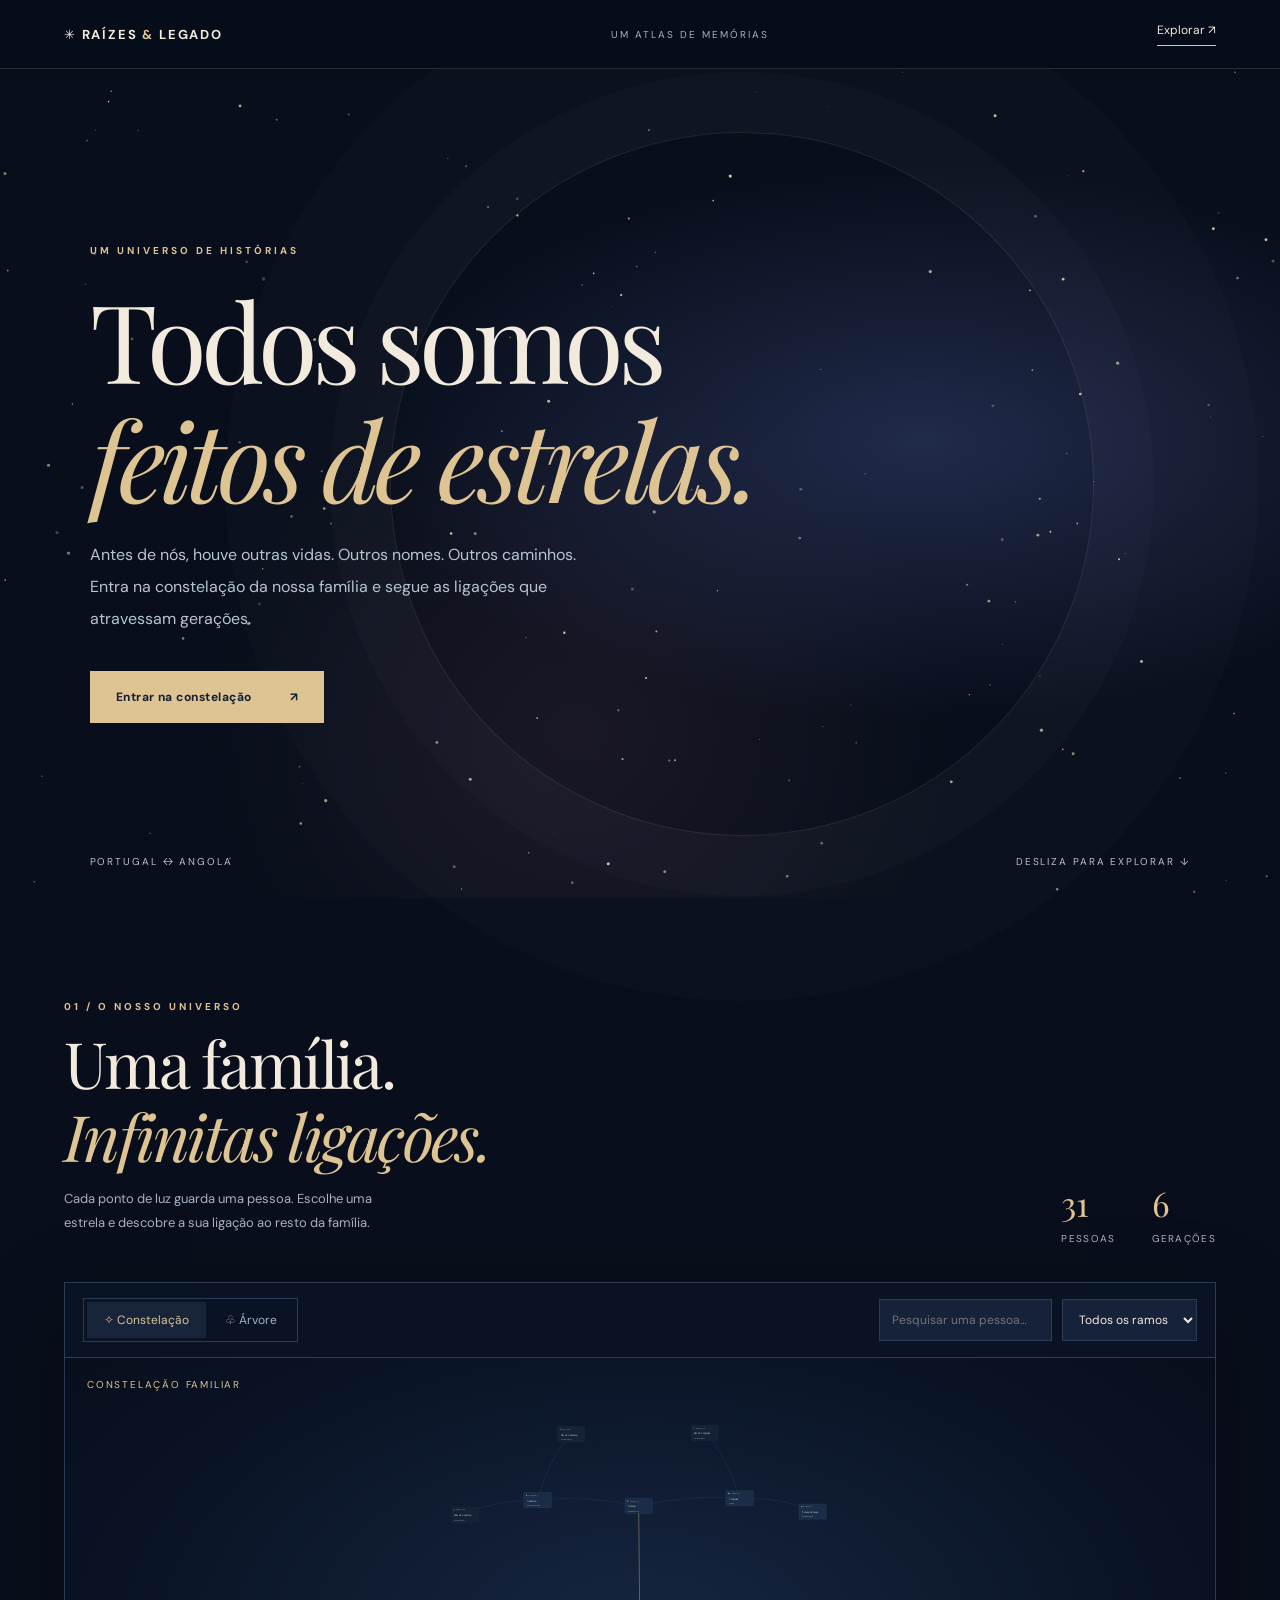
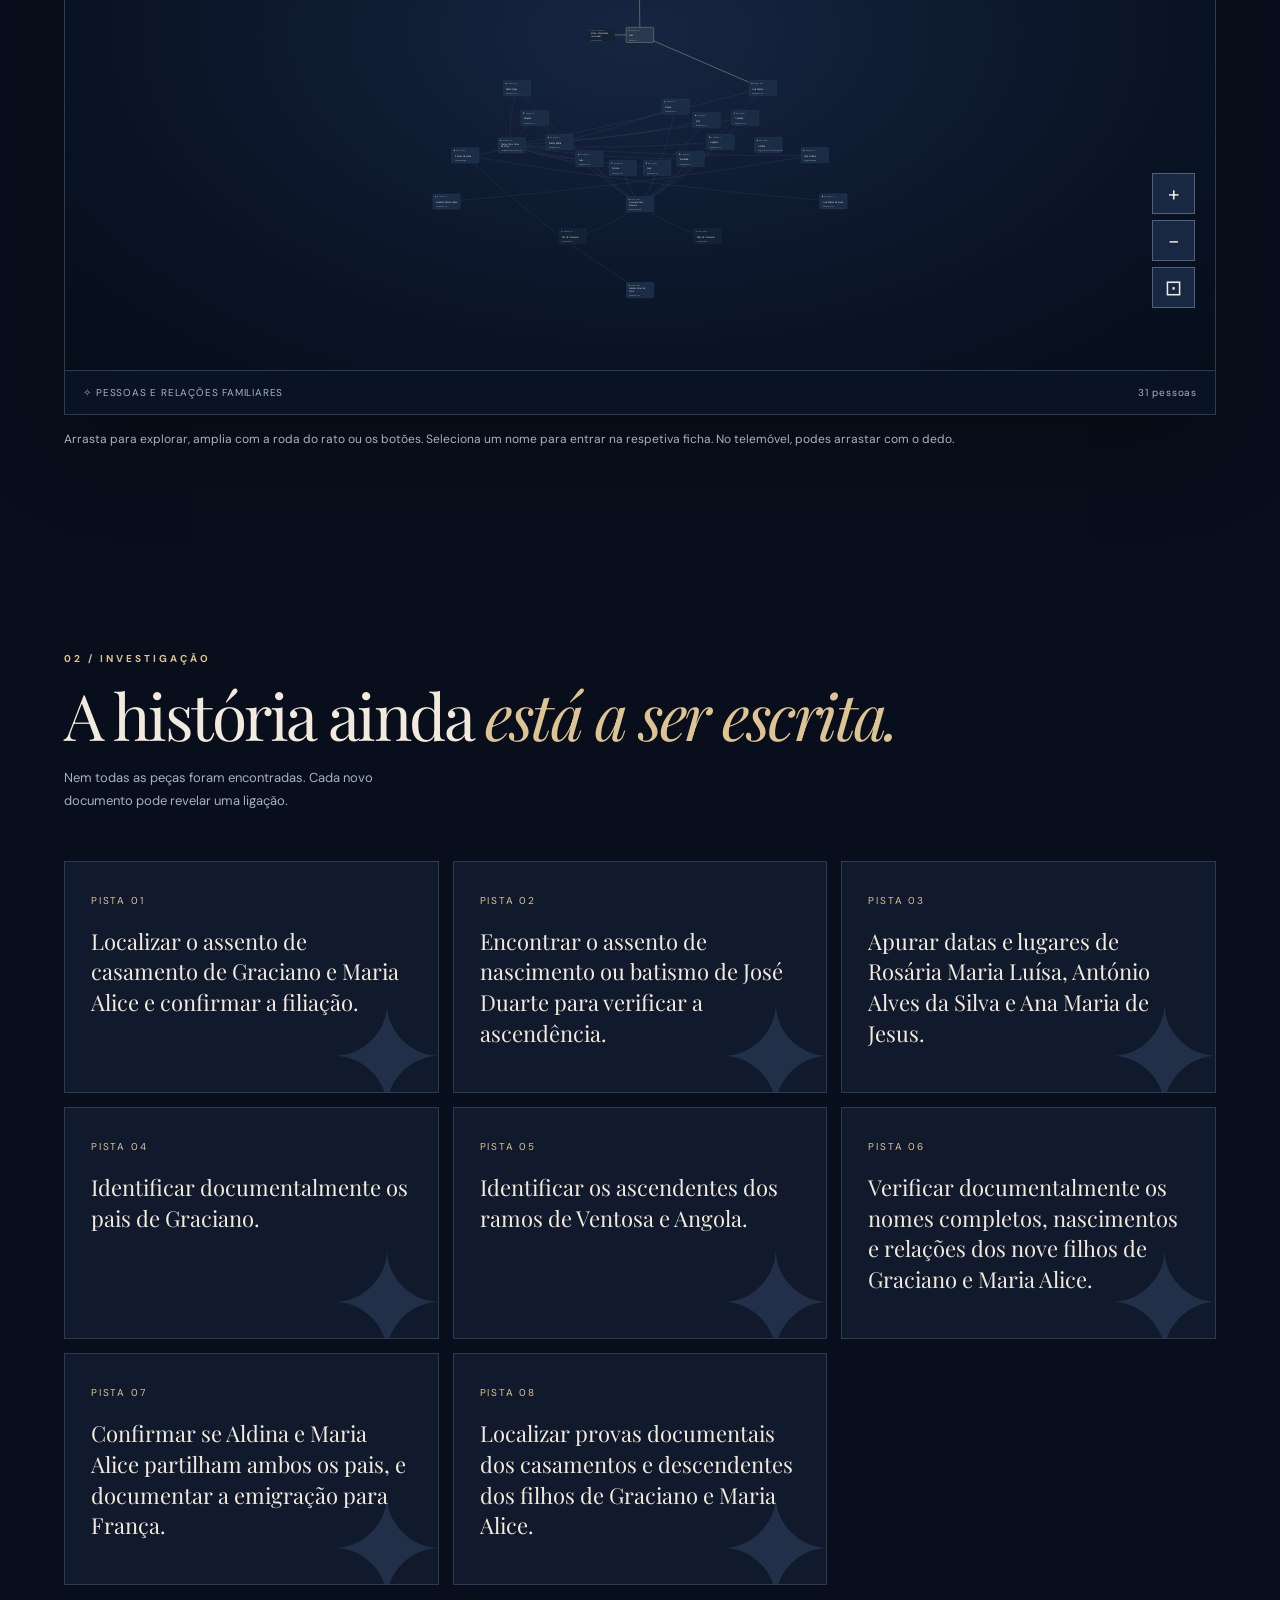
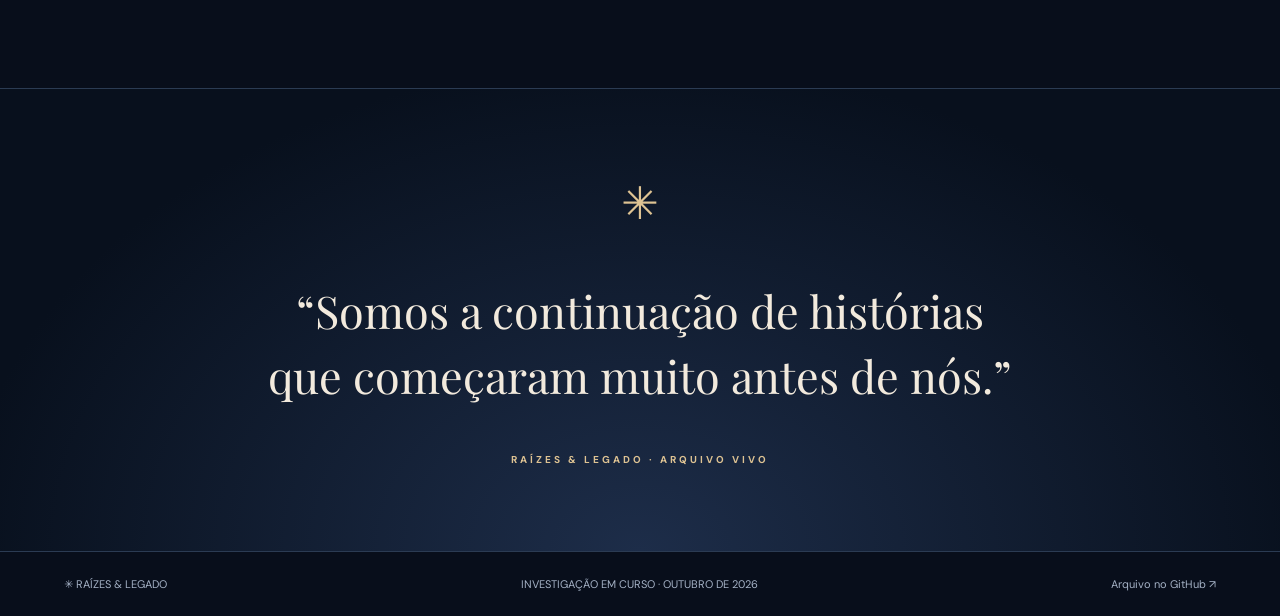
==== commit 42aa94c6: "ui: permitir explorar cônjuges e irmãos na ficha familiar" ====
--- a/index.html
+++ b/index.html
@@ -42,7 +42,7 @@
 <div class="subsection"><div class="eyebrow">03 / ORIGEM DOS DADOS</div><div class="sources" id="sources"></div></div></div>
 <aside class="family-aside"><h3>A sua <i>constelação.</i></h3><p>Segue os caminhos que chegam até esta pessoa e os que continuam depois dela.</p>
 <div class="kin"><button type="button" id="goAncestors"><strong id="ancestorCount">0</strong><small>Ascendentes ↗</small></button><button type="button" id="goDescendants"><strong id="descendantCount">0</strong><small>Descendentes ↘</small></button></div>
-<div class="rel-head">Pais</div><div id="parents"></div><div class="rel-head">Filhos</div><div id="children"></div>
+<div class="rel-head">Pais</div><div id="parents"></div><div class="rel-head">Filhos</div><div id="children"></div><div class="rel-head">Cônjuges</div><div id="partners"></div><div class="rel-head">Irmãos</div><div id="siblings"></div>
 <div class="privacy">Biografias disponíveis apenas para pessoas cujo falecimento esteja confirmado. A ausência de informação não é preenchida por suposições.</div></aside></div>
 <button class="primary" type="button" id="seeOnTree">Explorar esta linhagem ↗</button>
 </div></section>
